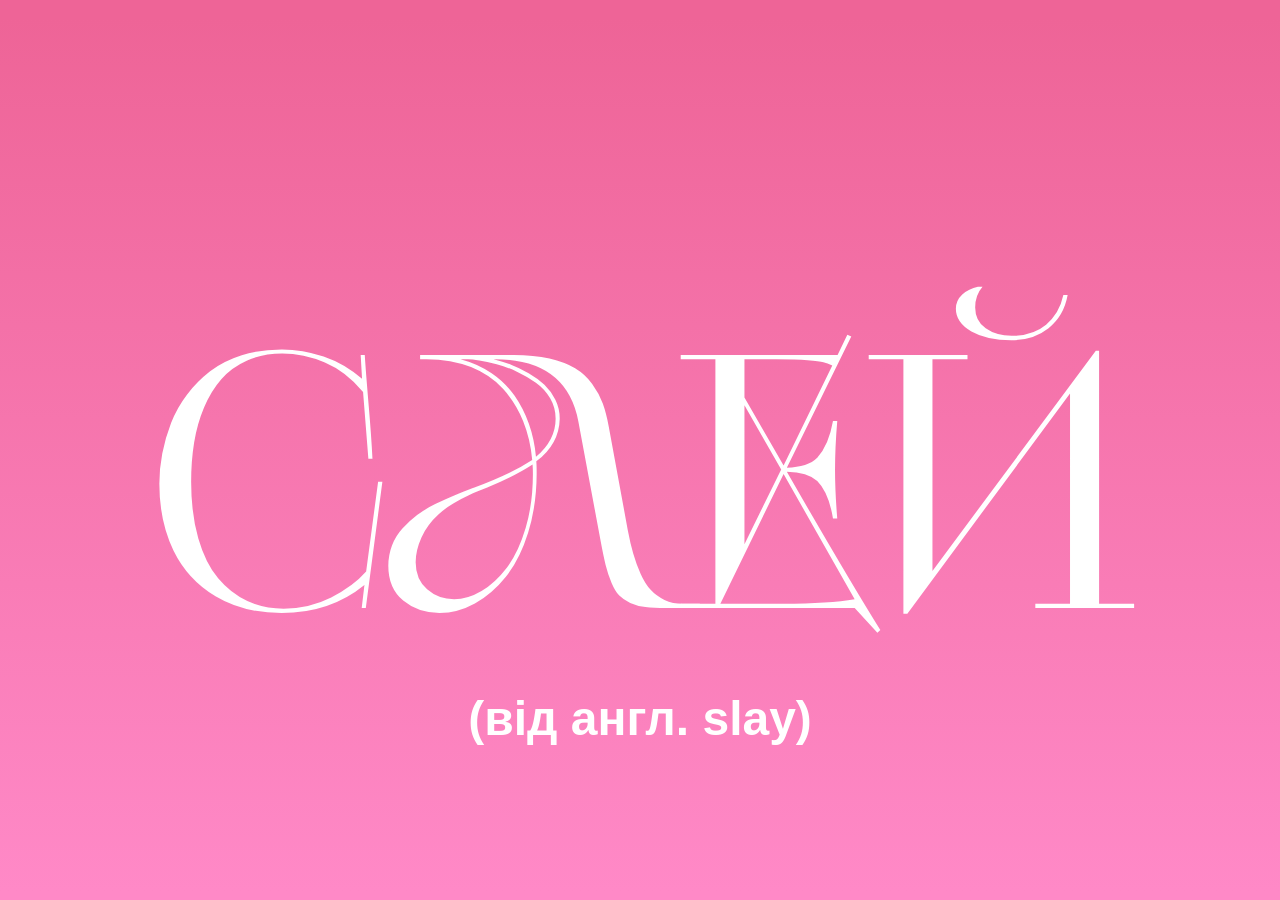
==== index.html @ d7252f5b "first commit" ====
<!DOCTYPE html>
<html lang="uk">
<head>
    <meta charset="UTF-8">
    <meta name="viewport" content="width=device-width, initial-scale=1.0">
    <title>слей</title>

    <link rel="stylesheet" href="css/fonts.css">
    <link rel="stylesheet" href="css/normalize.css">
    <link rel="stylesheet" href="css/layout.css">
    <link rel="stylesheet" href="css/style.css">
</head>
<body id="top">
    <nav>

    </nav>
    <header>
        <div class="inside">
        <div class="row">
        </div>
    </header>
    <section id="s1">
        <div class="inside">
            <div class="col upper"><h1>слей</h1></div>
            <h2>(від англ. slay)</h2>

        </div>
    </section>
    <section id="s2">
        <div class="inside">

        </div>
    </section>
    <section id="s3">
        <div class="inside">

        </div>
    </section>
    <footer></footer>

</body>
</html>
---- css/fonts.css ----
@font-face {
    font-family: 'Kudry Weird Headline';
    src: url('../fonts/Kudry-WeirdHeadline.eot');
    src: url('../fonts/Kudry-WeirdHeadline.eot?#iefix') format('embedded-opentype'),
        url('../fonts/Kudry-WeirdHeadline.woff2') format('woff2'),
        url('../fonts/Kudry-WeirdHeadline.woff') format('woff'),
        url('../fonts/Kudry-WeirdHeadline.svg#Kudry-WeirdHeadline') format('svg');
    font-weight: 300;
    font-style: normal;
    font-display: swap;
}
---- css/layout.css ----
:root {
  --txt-color-01: #8F0034; /* Колір основного тексту */
    --txt-color-02: #EE6497; /* Колір тексту зноски */
    --header-color: #EE6497; /* Колір заголовків */
    --header-color-02: #FFFFFF; /* Колір заголовків 2 */
      --button-color: #FFFFFF; /* Колір кнопок-покликань */
      --button-hover: #FFEF61; /* Колір при наведенні */
      --bg-color-01: #EE6497; /* Колір фону 1 */
      --bg-color-02: #FF89C7; /* Колір фону 2 */
      --bg-color-03: #FFFFFF; /* Колір фону 3 */
      --bg-color-04: #FFD6EB; /* Колір фону 4 */
       --mob-padding: 28px; /* Відступи від контенту на смартфонах */
             --max-width: 1600px;
}

html {
    height: 100%;
    color: #8F0034;
}
body {
    font-family: "Kyiv*Type Sans", sans-serif;
    font-optical-sizing: auto;
    font-weight: 400;
    font-size: 16px; /* розмір основного тексту */
    line-height: 1.1; /* міжрядковий інтервал */
    font-style: normal;
    color: var(--header-color-02);
    background: linear-gradient(180deg, #ee6497 2%, #ff89c7 99%); 
}

em, i, .Regular2 {
    font-style: normal;
}

.button {
   font-family: "Kyiv*Type Sans", sans-serif;
   font-optical-sizing: auto;
   font-weight: 100;
   font-size: 25px;
}

h1 {
font-family: 'Kudry Weird Headline';
font-weight: 350;
font-style: normal;
}

.upper {
    text-transform: uppercase;
}

h2, h3, h4, h5, h6 {
    font-family: "Mak", sans-serif;
    font-weight: 900;
    font-style: normal;
    text-align: center;
}

h1 { font-size: 21.875rem;}
h2 { font-size: 3rem; }
h3 { font-size: 1.35rem; }
---- css/style.css ----
#s1 h1 {
  text-align: center;
  margin-top: 308px;
}
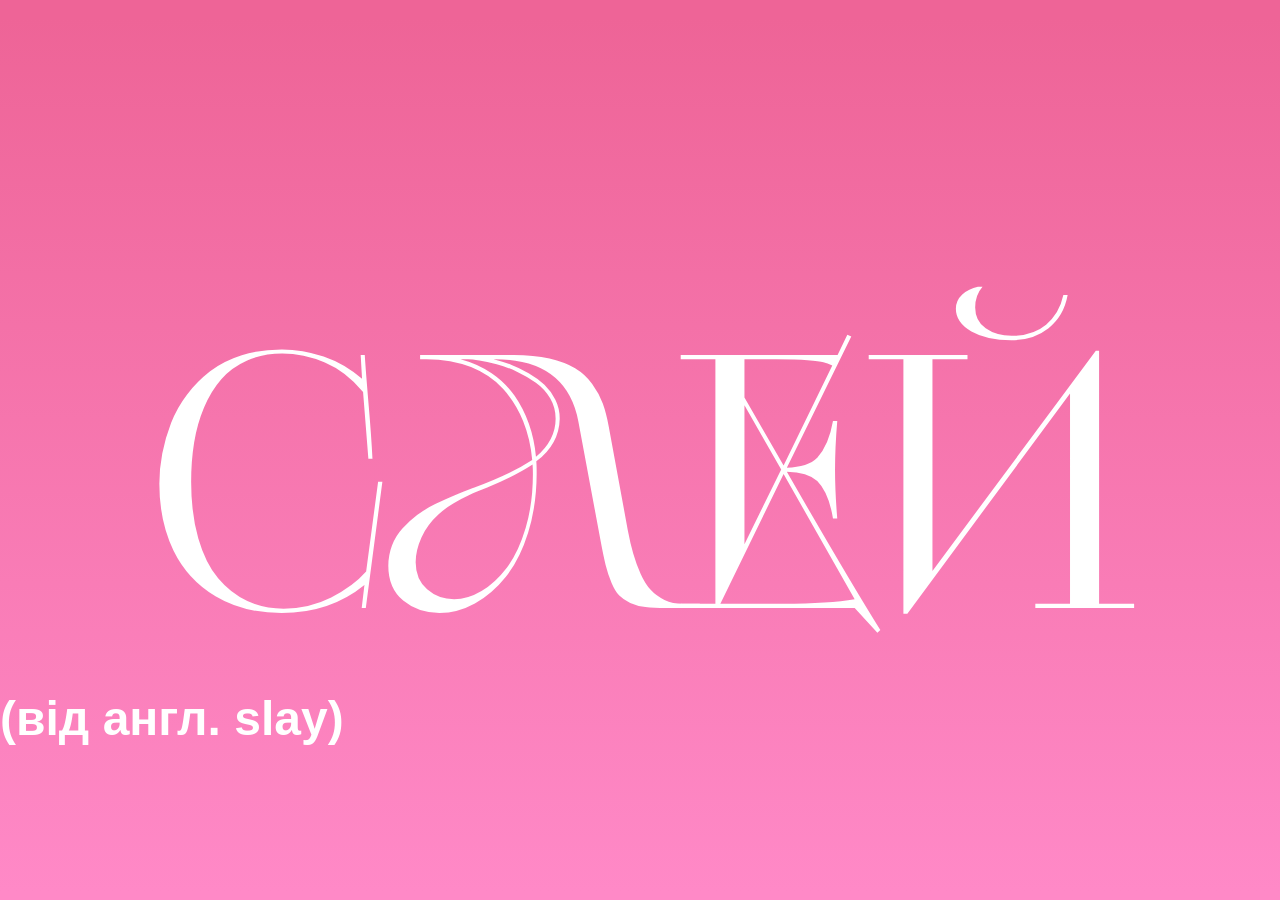
==== commit 5662b7a6: "підзаголовок ліворуч" ====
--- a/index.html
+++ b/index.html
@@ -16,6 +16,8 @@
     </nav>
     <header>
         <div class="inside">
+            <div class="row">
+                
         <div class="row">
         </div>
     </header>
--- a/css/fonts.css
+++ b/css/fonts.css
@@ -9,3 +9,26 @@
     font-style: normal;
     font-display: swap;
 }
+
+/* Webfont: Mak-Light */@font-face {
+    font-family: 'MakLight';
+    src: url('../fonts/MAK.eot'); /* IE9 Compat Modes */
+    src: url('../fonts/MAK.eot?#iefix') format('embedded-opentype'), /* IE6-IE8 */
+         url('../fonts/MAK.woff') format('woff'), /* Modern Browsers */
+         url('../fonts/MAK.ttf') format('truetype'); /* Safari, Android, iOS */
+             font-style: normal;
+    font-weight: normal;
+    text-rendering: optimizeLegibility;
+}
+
+/* Webfont: Mak-Bold */@font-face {
+    font-family: 'Mak';
+    src: url('../fonts/MAK-bold.eot'); /* IE9 Compat Modes */
+    src: url('../fonts/MAK-bold.eot?#iefix') format('embedded-opentype'), /* IE6-IE8 */
+         url('../fonts/MAK-bold.woff') format('woff'), /* Modern Browsers */
+         url('../fonts/MAK-bold.ttf') format('truetype'); /* Safari, Android, iOS */
+             font-style: normal;
+    font-weight: bold;
+    text-rendering: optimizeLegibility;
+}
+
--- a/css/layout.css
+++ b/css/layout.css
@@ -53,7 +53,7 @@
     font-family: "Mak", sans-serif;
     font-weight: 900;
     font-style: normal;
-    text-align: center;
+    text-align: left;
 }
 
 h1 { font-size: 21.875rem;}
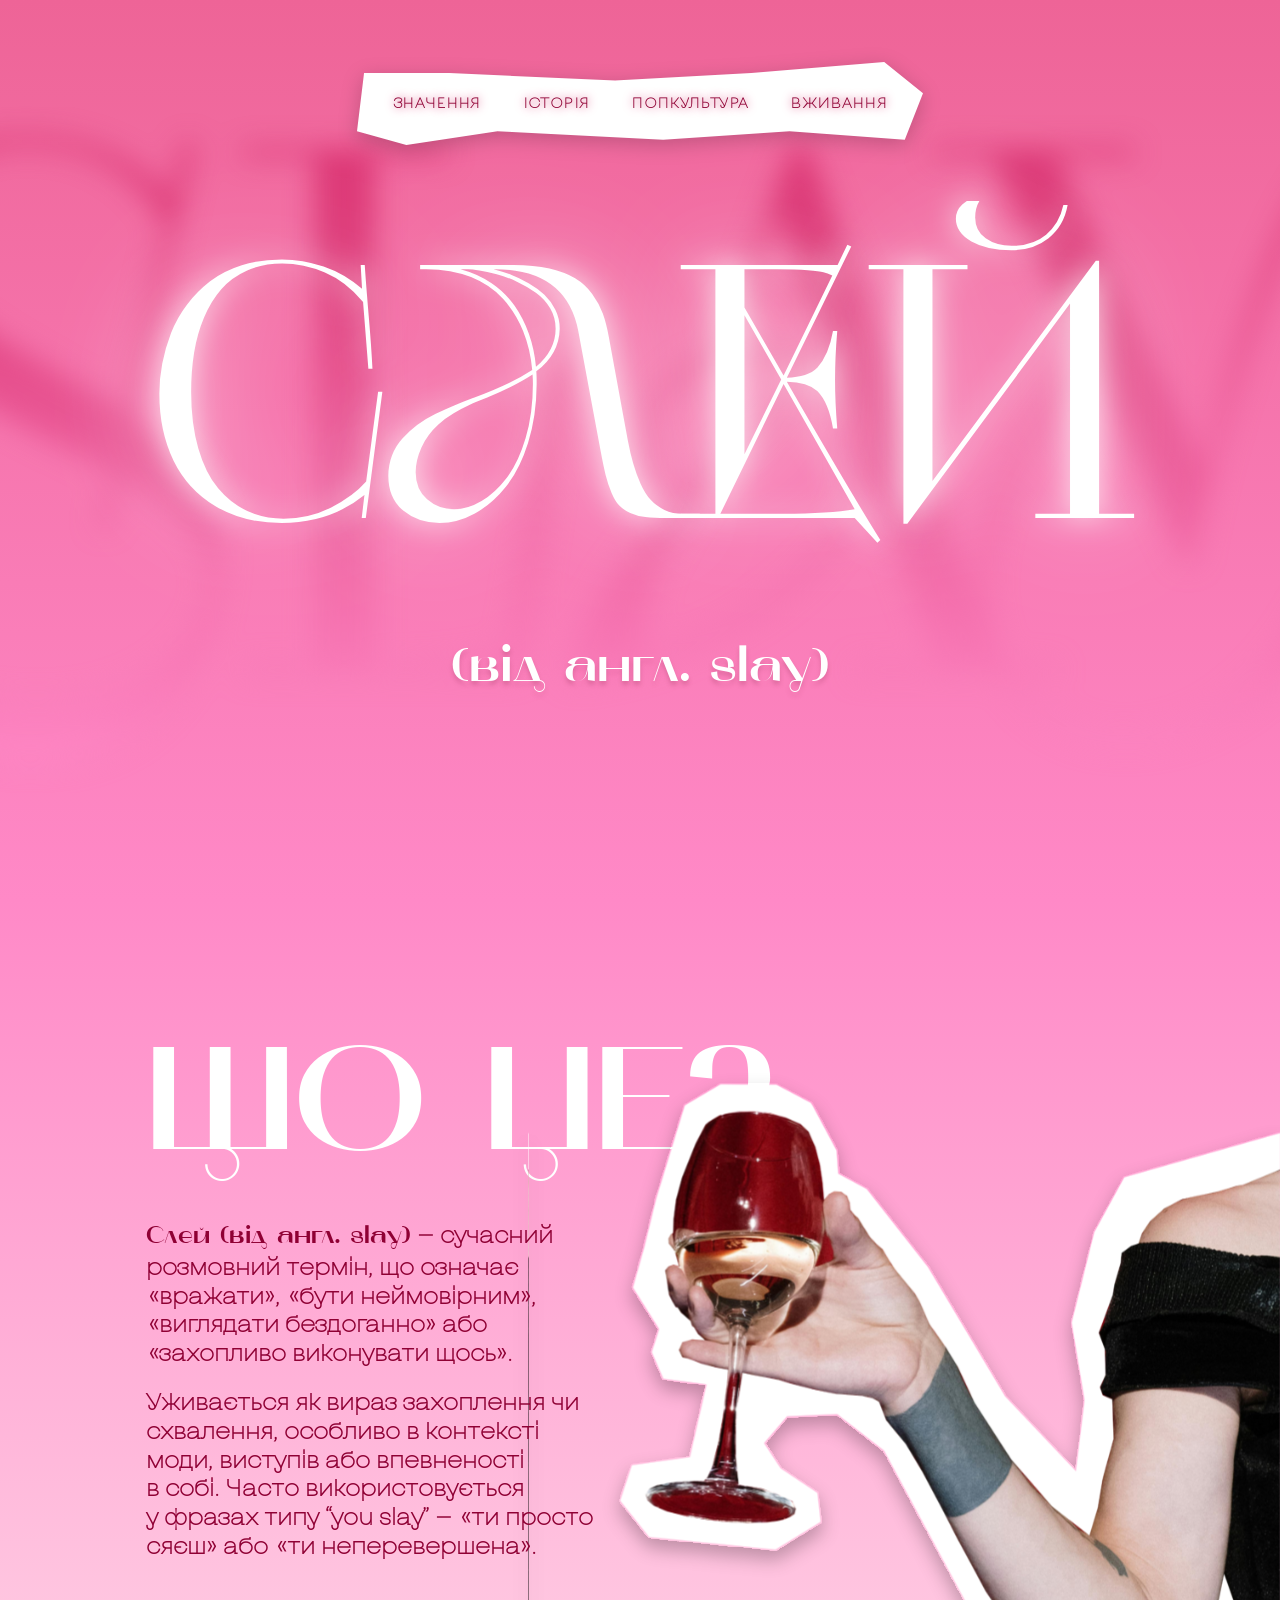
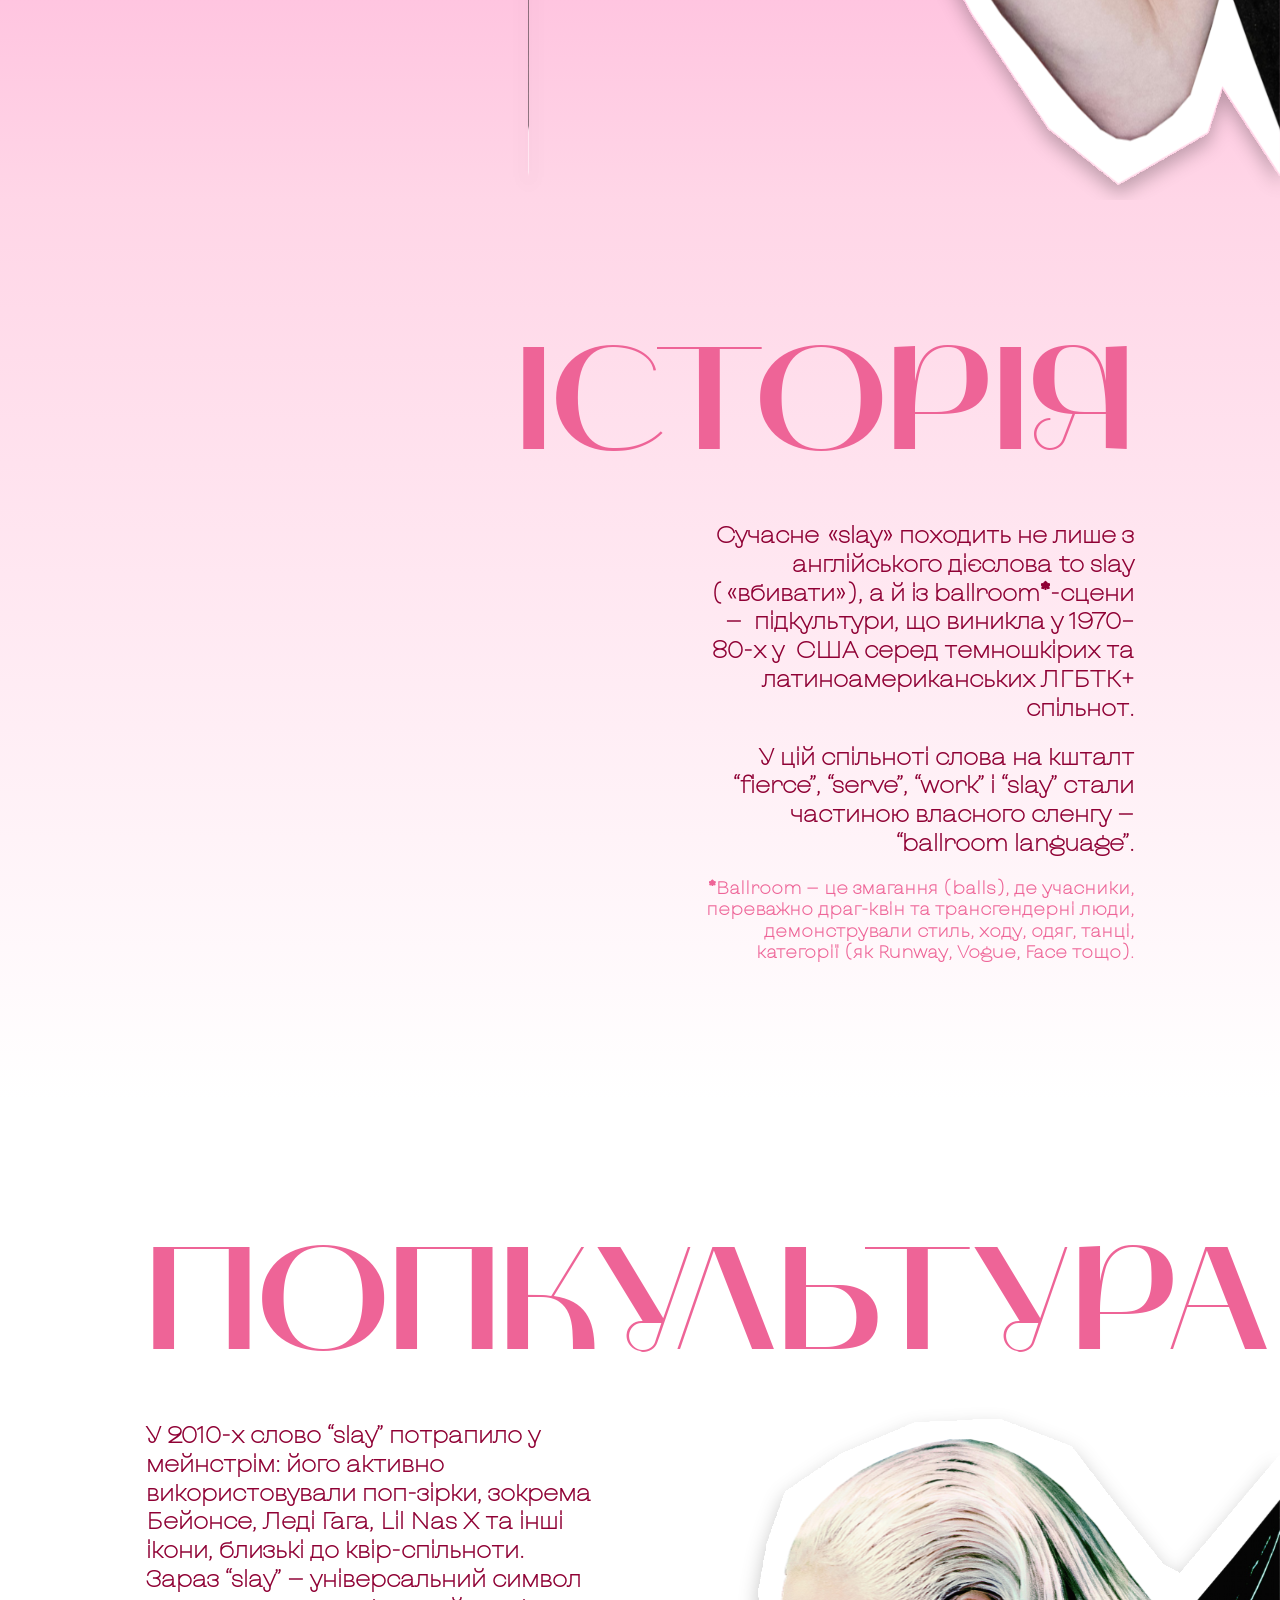
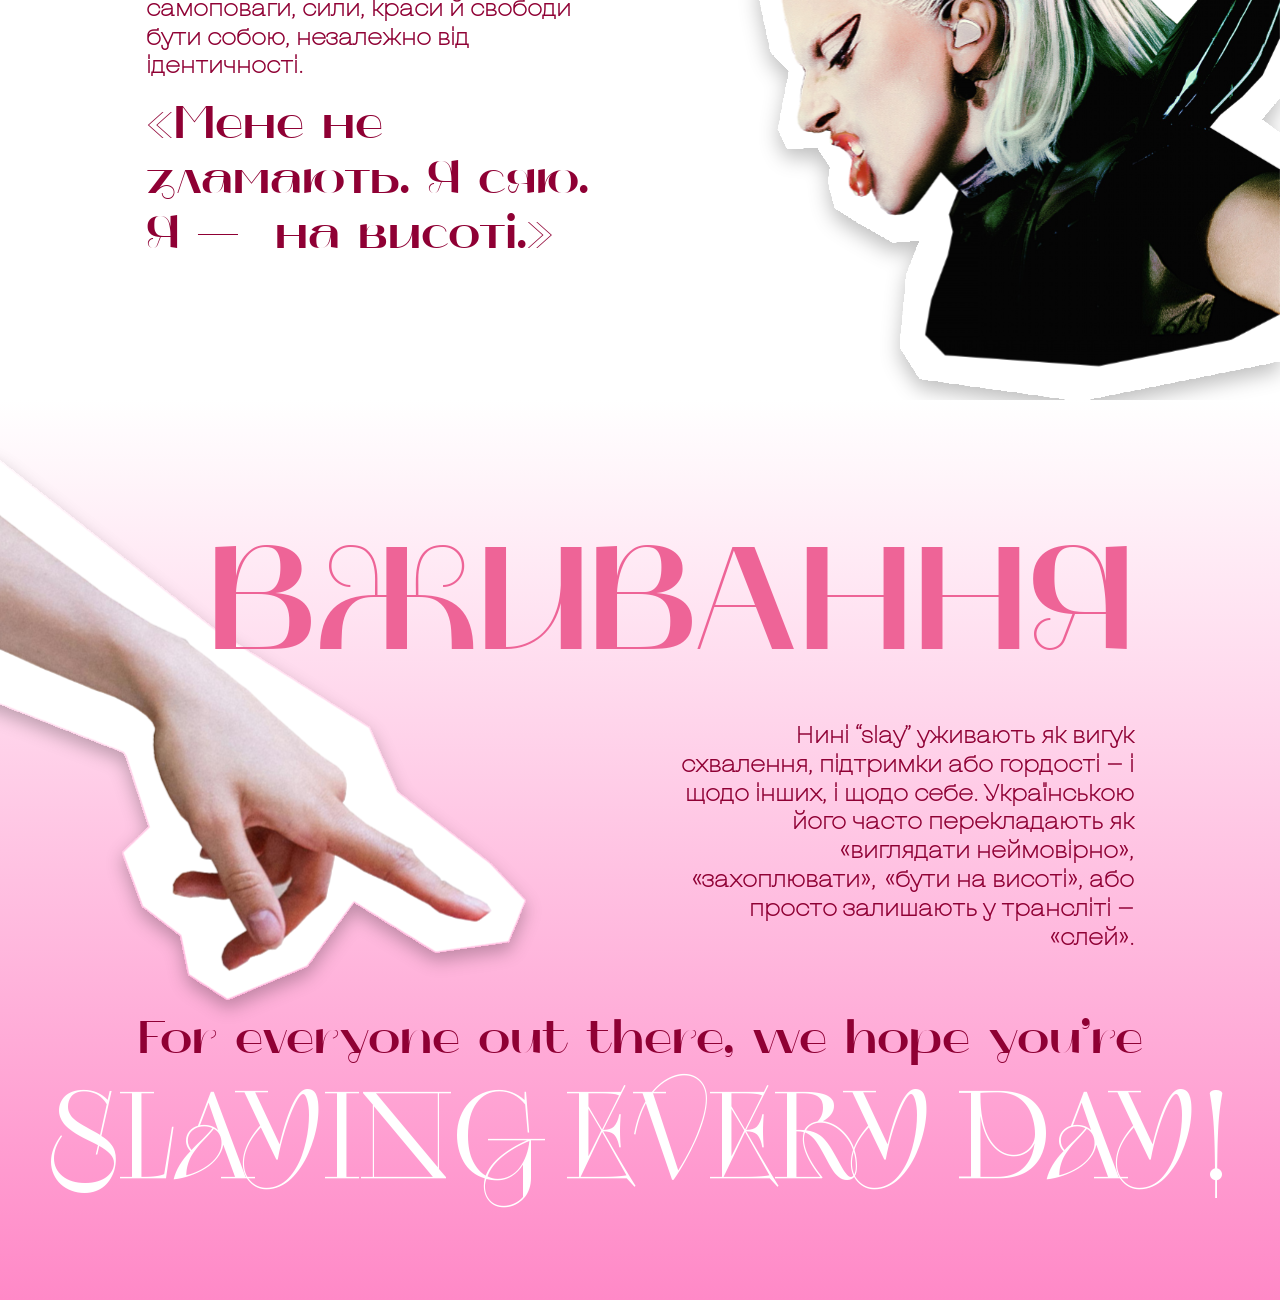
==== commit 442acbc7: "Оновила дизайн та текст" ====
--- a/index.html
+++ b/index.html
@@ -1,5 +1,6 @@
 <!DOCTYPE html>
 <html lang="uk">
+
 <head>
     <meta charset="UTF-8">
     <meta name="viewport" content="width=device-width, initial-scale=1.0">
@@ -9,36 +10,107 @@
     <link rel="stylesheet" href="css/normalize.css">
     <link rel="stylesheet" href="css/layout.css">
     <link rel="stylesheet" href="css/style.css">
+    <link rel="stylesheet" href="css/nav.css">
+    <link rel="stylesheet" href="css/burger.css">
 </head>
+
 <body id="top">
     <nav>
+        <div class="navbar">
+            <div class="navigation">
+                <button class="nav-icon">
+                    <span></span>
+                    <span></span>
+                    <span></span>
+                    <span></span>
+                </button>
+                <ul class="level_1">
+                    <li><a class="nav-link" href="#s2">значення</a></li>
+                    <li><a class="nav-link" href="#s3">історія</a></li>
+                    <li><a class="nav-link" href="#s4">попкультура</a></li>
+                    <li><a class="nav-link" href="#s5">вживання</a></li>
+                </ul>
+            </div>
+        </div>
+    </nav>
 
-    </nav>
     <header>
-        <div class="inside">
-            <div class="row">
-                
-        <div class="row">
+        <div class="inside_left">
         </div>
     </header>
     <section id="s1">
-        <div class="inside">
-            <div class="col upper"><h1>слей</h1></div>
-            <h2>(від англ. slay)</h2>
+        <img src="img/SLAY.svg" class="back-svg" alt="">
+        <h1>слей</h1>
+        <h2>(від англ. slay)</h2>
+    </section>
 
-        </div>
-    </section>
     <section id="s2">
-        <div class="inside">
-
+        <div class="inside_left">
+            <h6>що це?</h6>
+            <p><span class="highlight">Слей (від англ. slay)</span>&nbsp;— сучасний розмовний термін, що означає
+                «вражати», «бути неймовірним», «виглядати бездоганно» або «захопливо виконувати щось».
+            </p>
+            <p>
+                Уживається як вираз захоплення чи схвалення, особливо в&nbsp;контексті моди, виступів або впевненості
+                в&nbsp;собі. Часто використовується у&nbsp;фразах типу “you slay”&nbsp;— «ти просто сяєш» або «ти
+                неперевершена».
+            </p>
+            <img src="img/picture 1 block.svg" class="img1" alt="picture_1">
         </div>
     </section>
     <section id="s3">
-        <div class="inside">
-
+        <div class="inside_right">
+            <h4>історія</h4>
+            <p>
+                Сучасне «slay» походить не лише
+                з англійського дієслова to slay («вбивати»),
+                а&nbsp;й&nbsp;із ballroom*-сцени &nbsp;—&nbsp; підкультури, що виникла у&nbsp;1970–80-х&nbsp;у&nbsp;
+                США серед темношкірих та латиноамериканських ЛГБТК+ спільнот.
+            </p>
+            <p>
+                У цій спільноті слова на кшталт “fierce”, “serve”, “work” і “slay” стали частиною власного сленгу —
+                “ballroom language”.
+            </p>
+            <p><span class="note">*Ballroom — це змагання (balls), де учасники, переважно
+                    драг-квін та трансгендерні люди, демонстрували
+                    стиль, ходу, одяг, танці, категорії
+                    (як Runway, Vogue, Face тощо).</span></p>
         </div>
+    </section>
+    <section id="s4">
+        <div class="inside_left">
+            <h4>попкультура</h4>
+            <p>
+                У 2010-х слово “slay” потрапило у мейнстрім: його активно використовували поп-зірки, зокрема Бейонсе,
+                Леді Гага, Lil Nas X та інші ікони, близькі до квір-спільноти.
+                Зараз “slay” — універсальний символ самоповаги, сили, краси й&nbsp;свободи бути собою, незалежно від
+                ідентичності.
+            </p>
+            <p><span class="quote_small">«Мене не зламають.
+                    Я&nbsp;сяю. Я&nbsp;—&nbsp; на висоті.»</span></p>
+            <img src="img/picture 3 block.svg" class="img3" alt="picture_3">
+        </div>
+    </section>
+    <section id="s5">
+        <div class="inside_right">
+            <h4>вживання</h4>
+            <p>Нині “slay” уживають як вигук схвалення, підтримки або гордості — і щодо
+                інших, і щодо себе. Українською його часто перекладають як «виглядати неймовірно», «захоплювати», «бути
+                на висоті», або просто
+                залишають у трансліті — «слей».</p>
+        </div>
+                <div class="quotes"
+                <p><span class="quote_small">For everyone out there, we hope you’re </span><span class="quote_big">slaying
+                every day!</span></p>
+                </div>
+                    <img src="img/picture 4 block.svg" class="img4" alt="picture_1">
+                </div>
     </section>
     <footer></footer>
 
+    <!-- Scripts in project -->
+    <script src="js/nav.js"></script>
+    <!-- End of Scripts in project -->
 </body>
+
 </html>
--- a/css/fonts.css
+++ b/css/fonts.css
@@ -5,13 +5,13 @@
         url('../fonts/Kudry-WeirdHeadline.woff2') format('woff2'),
         url('../fonts/Kudry-WeirdHeadline.woff') format('woff'),
         url('../fonts/Kudry-WeirdHeadline.svg#Kudry-WeirdHeadline') format('svg');
-    font-weight: 300;
+    font-weight: normal;
     font-style: normal;
     font-display: swap;
 }
 
 /* Webfont: Mak-Light */@font-face {
-    font-family: 'MakLight';
+    font-family: 'Mak';
     src: url('../fonts/MAK.eot'); /* IE9 Compat Modes */
     src: url('../fonts/MAK.eot?#iefix') format('embedded-opentype'), /* IE6-IE8 */
          url('../fonts/MAK.woff') format('woff'), /* Modern Browsers */
@@ -32,3 +32,38 @@
     text-rendering: optimizeLegibility;
 }
 
+@font-face {
+    font-family: 'KyivType_Sans';
+    src: url('../fonts/KyivTypeSans.eot');
+    src: url('../fonts/KyivTypeSans.eot?#iefix') format('embedded-opentype'),
+        url('../fonts/KyivTypeSans.woff2') format('woff2'),
+        url('../fonts/KyivTypeSans.woff') format('woff'),
+        url('../fonts/KyivTypeSans.svg#Kyiv*TypeSans') format('svg');
+    font-weight: normal;
+    font-style: normal;
+    font-display: swap;
+}
+
+@font-face {
+    font-family: 'KyivType_Serif';
+    src: url('../fonts/KyivTypeSerif.eot');
+    src: url('../fonts/KyivTypeSerif.eot?#iefix') format('embedded-opentype'),
+        url('../fonts/KyivTypeSerif.woff2') format('woff2'),
+        url('../fonts/KyivTypeSerif.woff') format('woff'),
+        url('../fonts/KyivTypeSerif.svg#Kyiv*TypeSerif') format('svg');
+    font-weight: normal;
+    font-style: normal;
+    font-display: swap;
+}
+
+@font-face {
+    font-family: 'KyivType_Titling';
+    src: url('../fonts/KyivTypeTitling.eot');
+    src: url('../fonts/KyivTypeTitling.eot?#iefix') format('embedded-opentype'),
+        url('../fonts/KyivTypeTitling.woff2') format('woff2'),
+        url('../fonts/KyivTypeTitling.woff') format('woff'),
+        url('../fonts/KyivTypeTitling.svg#Kyiv*TypeTitling') format('svg');
+    font-weight: normal;
+    font-style: normal;
+    font-display: swap;
+}
--- a/css/layout.css
+++ b/css/layout.css
@@ -9,6 +9,8 @@
       --bg-color-02: #FF89C7; /* Колір фону 2 */
       --bg-color-03: #FFFFFF; /* Колір фону 3 */
       --bg-color-04: #FFD6EB; /* Колір фону 4 */
+      --bg-nav-1: #fff; 
+      --nav-color-1: #8F0034;
        --mob-padding: 28px; /* Відступи від контенту на смартфонах */
              --max-width: 1600px;
 }
@@ -16,54 +18,94 @@
 html {
     height: 100%;
     color: #8F0034;
+    scroll-behavior: smooth;
 }
 body {
-    font-family: "Kyiv*Type Sans", sans-serif;
+
+    font-family: "KyivType_Sans", sans-serif;
     font-optical-sizing: auto;
-    font-weight: 400;
-    font-size: 16px; /* розмір основного тексту */
-    line-height: 1.1; /* міжрядковий інтервал */
+    font-weight: bolder;
+    font-size: 24px; /* розмір основного тексту */
+    line-height: 1.2; /* міжрядковий інтервал */
     font-style: normal;
-    color: var(--header-color-02);
-    background: linear-gradient(180deg, #ee6497 2%, #ff89c7 99%); 
-}
-
-em, i, .Regular2 {
-    font-style: normal;
-}
-
-.button {
-   font-family: "Kyiv*Type Sans", sans-serif;
-   font-optical-sizing: auto;
-   font-weight: 100;
-   font-size: 25px;
+    color: var(#8F0034);
 }
 
 h1 {
 font-family: 'Kudry Weird Headline';
 font-weight: 350;
 font-style: normal;
+text-transform: uppercase;
 }
 
 .upper {
     text-transform: uppercase;
 }
 
-h2, h3, h4, h5, h6 {
+.highlight {
+    font-family: "Mak", sans-serif;
+    font-weight: bolder;
+}
+.note {
+    color: #EE6497;
+    -webkit-font-smoothing: antialiased;
+    font-family: "KyivType_Sans", sans-serif;
+    font-size: 18px;
+
+}
+
+.quote_small {
+    font-family: "Mak", sans-serif;
+    font-style: normal;
+    font-size: 46px;
+
+} 
+
+.quote_big {
+    font-family: 'Kudry Weird Headline';
+    font-size: 120px;
+    font-style: normal;
+    font-weight: normal;
+    text-transform: uppercase;
+    color:#FFFFFF;
+}
+.quotes {
+    text-align: center;
+    display: flex;
+    flex-direction: column;
+    gap: 0px;
+    margin-top: 5%;
+}
+
+h2, h3, h5 {
     font-family: "Mak", sans-serif;
     font-weight: 900;
     font-style: normal;
-    text-align: left;
+    text-align: center;
+}
+
+h4 {
+    margin-top: 11%;
+    font-family: "Mak", sans-serif;
+    font-weight: 900;
+    font-style: normal;
+    text-align: flex;
+    text-transform: uppercase;
+    color: #EE6497;
+}
+
+h6 {
+    margin-top: 11%;
+font-family: "Mak", sans-serif;
+    font-weight: 900;
+    font-style: normal;
+    text-align: flex;
+    text-transform: uppercase;
+    color:#FFFFFF;
 }
 
 h1 { font-size: 21.875rem;}
 h2 { font-size: 3rem; }
 h3 { font-size: 1.35rem; }
-
-
-
-
-
-
-
-
+h4 { font-size: 9.125rem; }
+h6 { font-size: 9.125rem; }
--- a/css/style.css
+++ b/css/style.css
@@ -1,4 +1,205 @@
-#s1 h1 {
-  text-align: center;
-  margin-top: 308px;
+.navbar {
+  position: fixed; /* щоб була зверху */
+  top: 25px;
+  width: 100%;
+  display: flex;
+  justify-content: center;
+  padding: 20px;
+  margin: 0;
+  background: none;
+  z-index: 2000;
+}
+
+.level_1 {
+max-width: 1728px;
+width: auto;
+padding: 10px 20px;
+justify-content: space-between;
+align-items: flex-end;
+gap: 10px;
+  list-style: none;
+}
+
+#s1 {
+  position: relative;
+  min-height: 100vh;
+  
+  display: flex;
+  flex-direction: column;
+  justify-content: center;
+  align-items: center;
+
+  background: linear-gradient(180deg, #ee6497 0%, #ff89c7 100%);
+  overflow: hidden;
+}
+
+.inside_left {
+  position: relative;
+  z-index: 2;
+  display: flex;
+  flex-direction: column;
+  justify-content: left;
+  padding-left: 146px;
+  gap: 20px;
+  
+}
+
+.inside_right {
+  position: relative;
+  z-index: 2;
+
+  display: flex;
+  flex-direction: column;
+
+  justify-content: right;
+  align-items: flex-end;
+
+  padding-right: 146px;
+
+  gap: 20px;
+
+  text-align: right;
+}
+
+#s2 p {
+  max-width: 646px;
+  min-width: 440px;
+  position: relative;
+    z-index: 2;
+
+    width: 40%;
+
+    flex-direction: column;
+}
+
+#s3 p {
+  max-width: 646px;
+  min-width: 440px;
+  position: relative;
+    z-index: 2;
+
+    width: 40%;
+
+    display: flex;
+    flex-direction: column;
+    gap: 24px;
+}
+
+#s4 p {
+  max-width: 646px;
+  min-width: 440px;
+  position: relative;
+    z-index: 2;
+
+    width: 40%;
+
+    display: flex;
+    flex-direction: column;
+    gap: 24px;
+}
+
+#s5 p {
+  max-width: 646px;
+  min-width: 440px;
+  position: relative;
+    z-index: 2;
+
+    width: 40%;
+
+    display: flex;
+    flex-direction: column;
+    gap: 24px;
+}
+
+.back-svg {
+  position: absolute;
+  top: 50%;
+  left: 50%;
+  transform: translate(-50%, -50%);
+  max-width: 1662.31px;
+  pointer-events: none;
+  z-index: 0;
+}
+
+h1 {
+  background: linear-gradient(180deg, #fff, #fff, #fff);
+  background-clip: text;
+  -webkit-text-fill-color: transparent;
+
+  text-shadow:
+    0px 0px 30px rgba(255, 255, 255, 0.75), 0px 0px 100px rgba(255, 255, 255, 0.75);
+    position: relative;
+  z-index: 1;
+}
+h2 {
+  position: relative;
+  z-index: 3;
+  margin-top: 20px;
+  color: white;
+  text-shadow: 0px 4px 4px rgba(147, 47, 84, 0.25);
+}
+
+#s2 {
+position: relative;
+  min-height: 100vh;
+  align-items: center;
+  overflow: hidden;
+  justify-content: center;
+background: linear-gradient(180deg, #ff89c7 0%, #ffd6e7 100%);
+
+}
+
+#s3 {
+position: relative;
+  min-height: 100vh;
+  align-items: center;
+  overflow: hidden;
+background: linear-gradient(180deg, #ffd6e7 0%, #fff 100%);
+}
+
+#s4 {
+position: relative;
+  min-height: 100vh;
+  align-items: center;
+  overflow: hidden;
+background: #fff;
+}
+#s5 {
+  position: relative;
+  min-height: 100vh;
+  align-items: center;
+  overflow: hidden;
+background: linear-gradient(180deg, #fff 0%, #ff89c7 100%);
+}
+
+.img1 {
+  margin-top: 2%;
+    position: absolute;
+    right: 0;
+    top: 120px;
+    width: 770px;
+    height: auto;
+    display: block;
+    transform: translateZ(0);
+}
+
+.img3 {
+  margin-top: 2%;
+    position: absolute;
+    right: 0;
+    top: 250px;
+    width: 600px;
+    height: auto;
+    display: block;
+    transform: translateZ(0);
+}
+.img4 {
+  margin-top: 2%;
+    position: absolute;
+    left: 0;
+    top: 0px;
+    width: 600px;
+    height: auto;
+    display: block;
+    transform: translateZ(0);
 }
--- a/css/nav.css
+++ b/css/nav.css
@@ -0,0 +1,190 @@
+nav {
+    /* background: var(--bg-nav-1); */
+    background: transparent; /* Колір фону навігаційної панелі 1 */
+    background-repeat: no-repeat;
+    background-position: bottom;
+    /* position: relative; */
+    position: fixed;
+    width: 100%;
+    z-index: 95;
+}
+
+nav.topfixed {
+    position: fixed;
+}
+
+nav .navigation,
+nav.topfixed .navigation {
+    background-image: url('../img/background_navbar.svg');
+    height: 100px;
+    background-repeat: no-repeat;
+    background-position: center;
+    background-size: 100%;
+    filter: drop-shadow(0px 5px 10px rgb(0 0 0 / 0.2))
+}
+
+nav.topfixed::before {
+    transform: none;
+}
+
+.navbar {
+    display: flex;
+    justify-content: center;     /* Схема вирівнювання лого та меню (desktop) по основній осі (main axis) */
+    align-items: center;                /* Схема вирівнювання лого та меню (desktop) по додатковій осі (cross axis) */
+    margin-left: auto;                  /* Центрування блоку всередині nav по-горизонталі */
+    margin-right: auto;                 /* Центрування блоку всередині nav по-горизонталі */
+    max-width: var(--max-width);        /* Ширина .nav-inside не більше 1280px */
+    padding: var(--mob-padding);        /* Внутрішні відступи */
+    position: relative;
+    transition: all .3s ease-in-out;
+}
+
+.topfixed .navbar {
+    justify-content: center;     /* Схема вирівнювання лого та меню (desktop) по основній осі (main axis) після прокрутки */
+    padding-top: 12px;      /* Внутрішні відступи після прокрутки */
+    padding-bottom: 12px;   /* Внутрішні відступи після прокрутки */
+}
+
+.topfixed .logo {
+    transform: scale(.8);
+    opacity: 1;
+    display: flex;
+}
+
+.logo img {
+    margin-right: 15px;
+}
+
+.logo span {
+    color: var(--logo-color-1);
+    font-size: .8rem; /* 0.85 * font-size body */
+    line-height: 1.4;
+    letter-spacing: .035em;
+    /* font-weight: 600; */
+    text-transform: uppercase;
+    max-width: 80px;
+}
+
+nav .navbar {
+    overflow: visible;
+}
+
+.nav-icon {
+    display: none;
+    z-index: 99;
+}
+
+.navigation a {
+    display: block;
+    color: var(--nav-color-1);  /* Основний колір меню */
+    font-size: .9rem;           /* Розмір тексту меню */
+    /* font-weight: 840;  */     /* Накреслення тексту меню */
+    letter-spacing: .025em;
+    padding: 31px 0;
+    margin-left: 16px;
+    margin-right: 16px;
+    text-decoration: none;
+    position: relative;
+    transition: all .3s ease;
+}
+
+.navigation a:hover {
+    color: var(--bg-color-01); /* Основний колір меню (hover) */
+}
+
+.topfixed .navigation a:hover {
+    color: var(--bg-color-01); /* Колір меню (hover) після прокрутки */
+}
+
+.topfixed .navigation a:active {
+    color: #000000;
+}
+
+.navigation ul {
+    list-style: none;
+    display: flex;
+    justify-content: flex-end;
+}
+
+.navigation li {
+    display: inline-block;
+    vertical-align: middle;
+}
+
+a:hover, a:focus, a:active {
+    text-decoration: none;
+}
+
+.overlay {
+    background-color: #333;
+    opacity:.3;
+    position: absolute;
+    left:0; top:0;
+    width:100dvw;
+    height:100dvh;
+}
+
+@media screen and (max-width: 767px) {
+
+    .navbar {
+        justify-content: space-between;
+    }
+
+    .navigation ul {
+        background-color: var(--bg-nav-2);
+        display: flex;
+        flex-direction: column;
+        visibility: visible;
+        justify-content: flex-start;
+        align-items: flex-start;
+        width: 70vw; /* 70% from Viewport width */
+        height: 100dvh; /* 100% Dynamic viewport height */
+        position: absolute;
+        right: 0;
+        top: 0;
+        padding-top: 80px;
+        transform: translateY(-100%);
+        transition: transform .35s ease;
+    }
+
+    .open .navigation ul {
+        transform: translateY(0);
+    }
+
+    .open ul li {
+        /* display: block; */
+        width: 100%;
+        border-bottom: 1px solid #444;
+        margin-left: 0;
+    }
+
+    .open ul a {
+        color: var(--nav-color-3);  /* Основний колір мобільного меню */
+        padding-top: 12px;
+        padding-bottom: 12px;
+    }
+
+    .open ul a:hover {
+        color: var();  /* Основний колір мобільного меню (hover) */
+    }
+}
+
+.nav-link {
+   font-optical-sizing: auto;
+   /* font-weight: 700; */
+   font-size: 1.2rem;
+   text-transform: uppercase;
+   text-decoration: none;
+   color: #FFFFFF;
+   text-shadow: 0 0 17.4px #CF185B;
+   text-shadow: 0 0 10px #CF185B;
+   transition: all 300ms ease;
+}
+
+.nav-link:hover {
+    color: #CF185B;
+}
+
+.nav-link:active {
+  color: #000000;
+}
--- a/css/burger.css
+++ b/css/burger.css
@@ -0,0 +1,90 @@
+.nav-icon {
+  background: transparent;
+  border: none;
+  outline: none;
+  display: none;
+  visibility: hidden;
+  width: var(--brg-width);   /* Ширина бургера */
+  height: var(--brg-height); /* Висота бургера */
+  position: relative;
+}
+
+.nav-icon span {
+  background-color: var(--nav-color-1);
+  display: block;
+  position: absolute;
+  left:0;
+  width: 100%;
+  height: var(--brg-weight);
+}
+
+.topfixed .nav-icon span {
+  background-color: var(--brg-color-1);
+}
+
+.nav-icon span {
+  opacity: 1;
+  left: 0;
+  -webkit-transform: rotate(0deg);
+  -moz-transform: rotate(0deg);
+  -o-transform: rotate(0deg);
+  transform: rotate(0deg);
+  -webkit-transition: .25s cubic-bezier(.47,.02,.53,.92);
+  -moz-transition: .25s cubic-bezier(.47,.02,.53,.92);
+  -o-transition: .25s cubic-bezier(.47,.02,.53,.92);
+  transition: .25s cubic-bezier(.47,.02,.53,.92);
+}
+
+.nav-icon.open span {
+  background: #fff;
+}
+
+.nav-icon span:nth-child(1) {
+  top: 0;
+}
+
+.nav-icon span:nth-child(2),
+.nav-icon span:nth-child(3) {
+  top: calc(50% - (var(--brg-weight)/2));
+  width: 100%;
+  right:0;
+  left:auto;
+}
+
+.nav-icon span:nth-child(4) {
+  bottom: 0;
+  width: 100%;
+}
+
+.nav-icon.open span:nth-child(1) {
+  bottom: 0;
+  width: 0;
+  left: 50%;
+}
+
+.nav-icon.open span:nth-child(2) {
+  -webkit-transform: rotate(45deg);
+  -moz-transform: rotate(45deg);
+  -o-transform: rotate(45deg);
+  transform: rotate(45deg);
+}
+
+.nav-icon.open span:nth-child(3) {
+  -webkit-transform: rotate(-45deg);
+  -moz-transform: rotate(-45deg);
+  -o-transform: rotate(-45deg);
+  transform: rotate(-45deg);
+}
+
+.nav-icon.open span:nth-child(4) {
+  bottom: 0;
+  width: 0;
+  left: 50%;
+}
+
+@media screen and (max-width: 767px) {
+  .nav-icon {
+      display:block;
+      visibility: visible;
+  }
+}
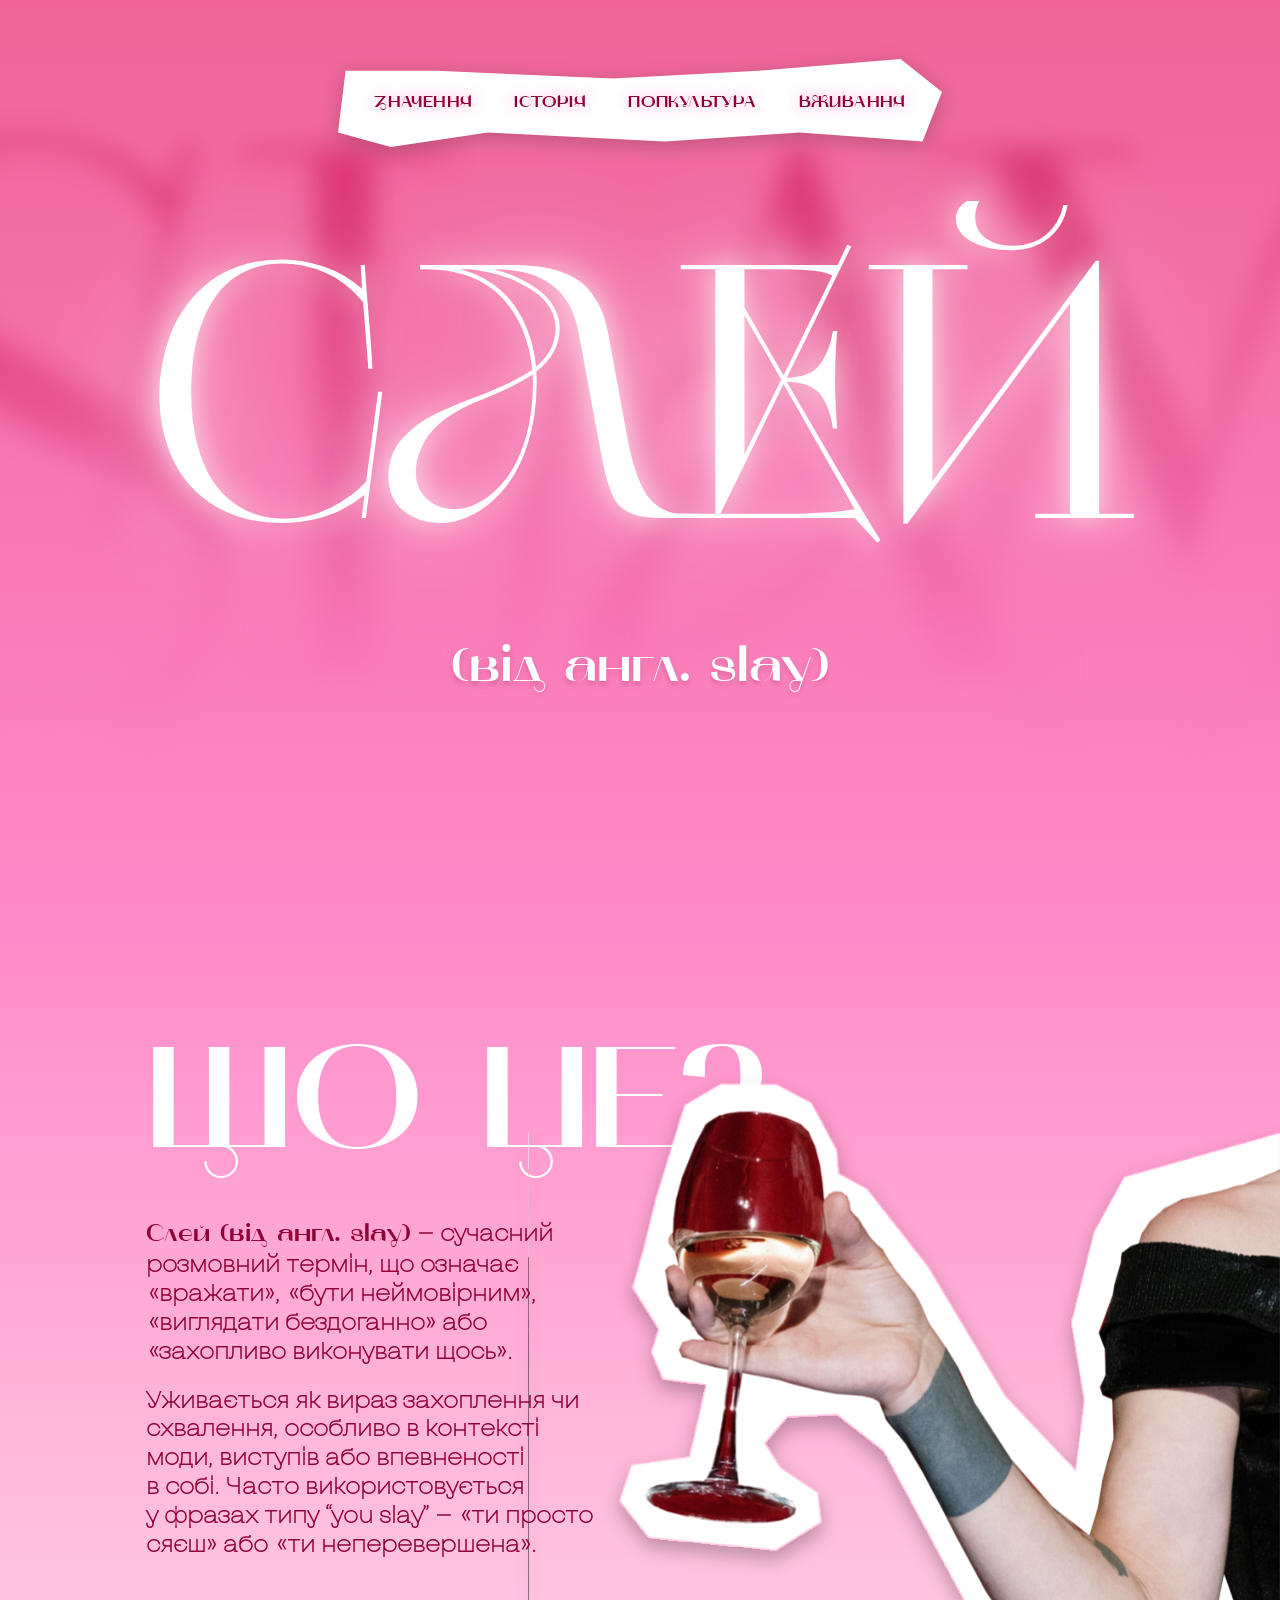
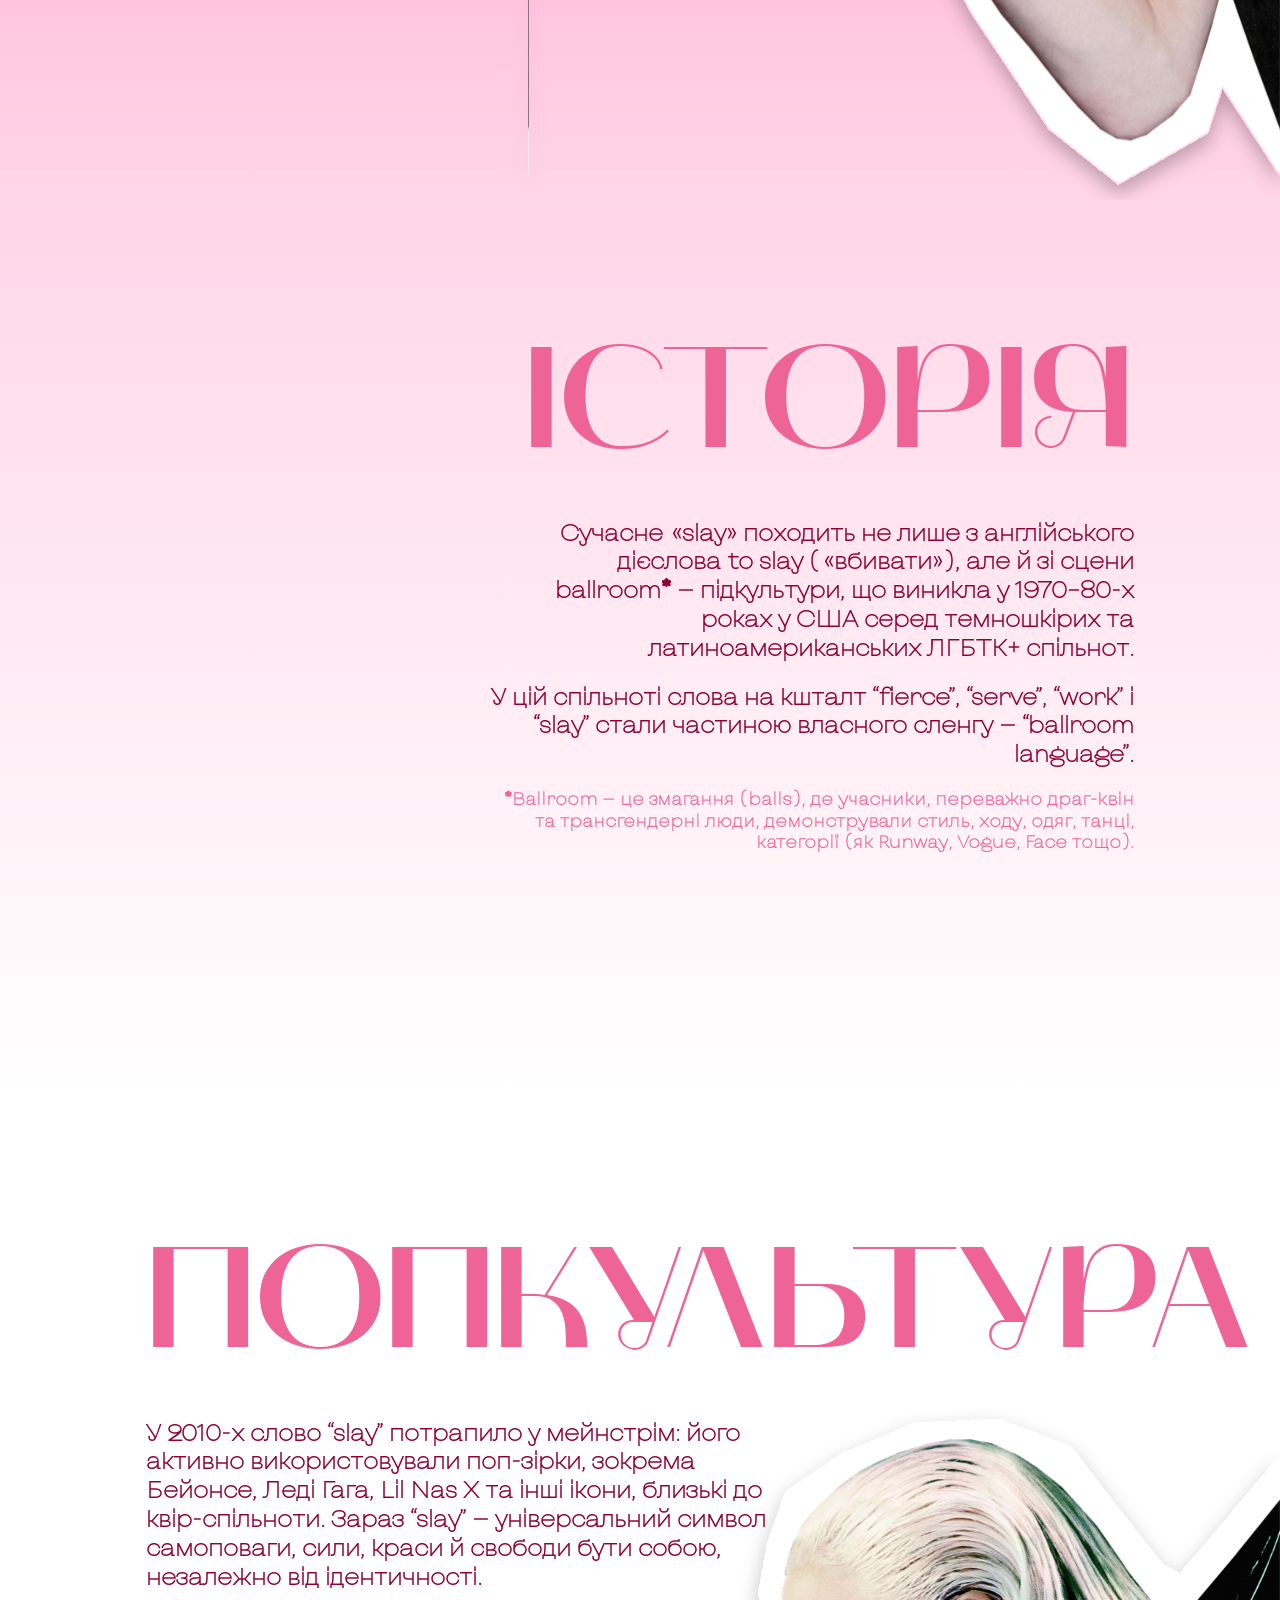
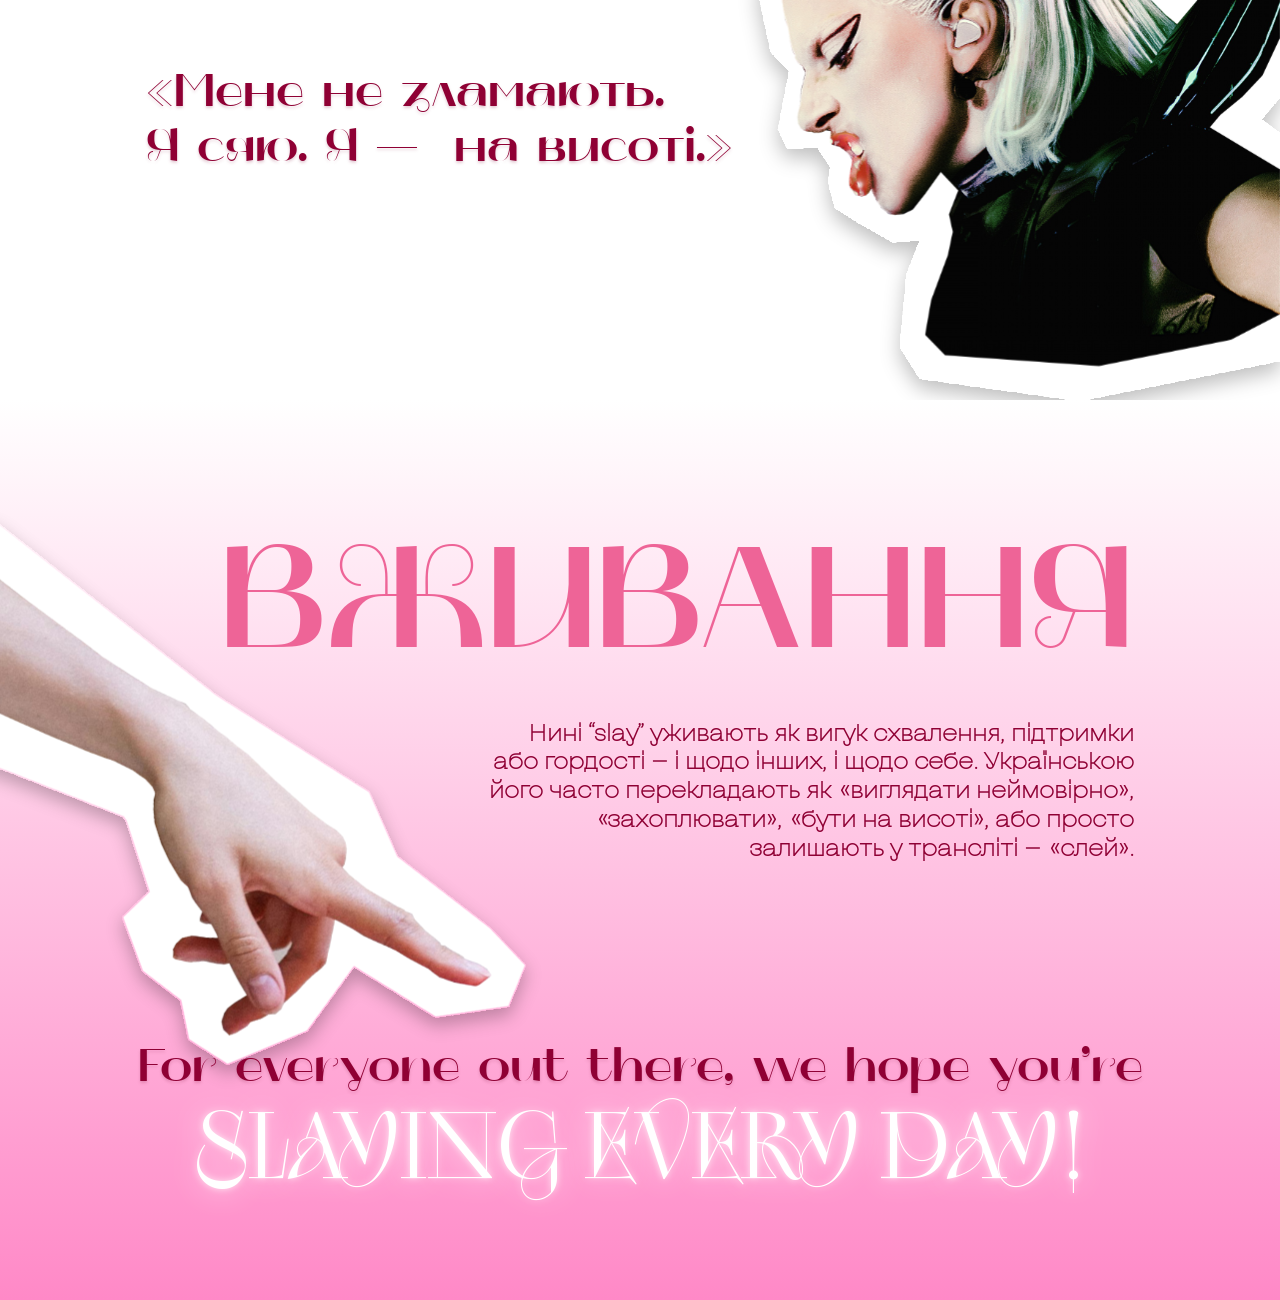
==== commit 437e6251: "фінальний варіант із анімацією" ====
--- a/index.html
+++ b/index.html
@@ -59,24 +59,31 @@
         </div>
     </section>
     <section id="s3">
-        <div class="inside_right">
-            <h4>історія</h4>
-            <p>
-                Сучасне «slay» походить не лише
-                з англійського дієслова to slay («вбивати»),
-                а&nbsp;й&nbsp;із ballroom*-сцени &nbsp;—&nbsp; підкультури, що виникла у&nbsp;1970–80-х&nbsp;у&nbsp;
-                США серед темношкірих та латиноамериканських ЛГБТК+ спільнот.
-            </p>
-            <p>
-                У цій спільноті слова на кшталт “fierce”, “serve”, “work” і “slay” стали частиною власного сленгу —
-                “ballroom language”.
-            </p>
-            <p><span class="note">*Ballroom — це змагання (balls), де учасники, переважно
-                    драг-квін та трансгендерні люди, демонстрували
-                    стиль, ходу, одяг, танці, категорії
-                    (як Runway, Vogue, Face тощо).</span></p>
+    <div class="slides">
+        <div class="slide" id="slide1">
+            <img src="img/slide1.svg" alt="slide_1">
         </div>
-    </section>
+        <div class="slide slide2" id="slide2">
+            <img src="img/slide2.svg" alt="slide_2">
+        </div>
+        <div class="slide slide3" id="slide3">
+            <img src="img/box3.svg" alt="slide_3">
+        </div>
+    </div>
+
+    <div class="inside_right">
+        <h4>історія</h4>
+        <p>
+            Сучасне «slay» походить не лише з англійського дієслова to slay («вбивати»), але й зі сцени ballroom*&nbsp;— підкультури, що виникла у 1970–80-х роках&nbsp;у&nbsp;США серед темношкірих та латиноамериканських&nbsp;ЛГБТК+ спільнот.
+        </p>
+        <p>
+            У цій спільноті слова на кшталт “fierce”, “serve”, “work” і “slay” стали частиною власного сленгу — “ballroom language”.
+        </p>
+        <p>
+            <span class="note">*Ballroom — це змагання (balls), де учасники, переважно драг-квін та трансгендерні люди, демонстрували стиль, ходу, одяг, танці, категорії (як Runway, Vogue, Face тощо).</span>
+        </p>
+    </div>
+</section>
     <section id="s4">
         <div class="inside_left">
             <h4>попкультура</h4>
@@ -92,20 +99,19 @@
         </div>
     </section>
     <section id="s5">
-        <div class="inside_right">
-            <h4>вживання</h4>
-            <p>Нині “slay” уживають як вигук схвалення, підтримки або гордості — і щодо
-                інших, і щодо себе. Українською його часто перекладають як «виглядати неймовірно», «захоплювати», «бути
-                на висоті», або просто
-                залишають у трансліті — «слей».</p>
-        </div>
-                <div class="quotes"
-                <p><span class="quote_small">For everyone out there, we hope you’re </span><span class="quote_big">slaying
-                every day!</span></p>
-                </div>
-                    <img src="img/picture 4 block.svg" class="img4" alt="picture_1">
-                </div>
-    </section>
+    <div class="inside_right">
+        <h4>вживання</h4>
+        <p>Нині “slay” уживають як вигук схвалення, підтримки або гордості — і щодо інших, і щодо себе. Українською його часто перекладають як «виглядати неймовірно», «захоплювати», «бути на висоті», або просто залишають у трансліті — «слей».</p>
+    </div>
+
+    <div class="quotes">
+    <p class="quote_small">For everyone out there, we hope you’re</p>
+    
+    <p class="quote_big">slaying every day!</p>
+</div>
+
+    <img src="img/picture 4 block.svg" class="img4" alt="picture_1">
+</section>
     <footer></footer>
 
     <!-- Scripts in project -->
--- a/css/fonts.css
+++ b/css/fonts.css
@@ -11,7 +11,7 @@
 }
 
 /* Webfont: Mak-Light */@font-face {
-    font-family: 'Mak';
+    font-family: 'MakLight';
     src: url('../fonts/MAK.eot'); /* IE9 Compat Modes */
     src: url('../fonts/MAK.eot?#iefix') format('embedded-opentype'), /* IE6-IE8 */
          url('../fonts/MAK.woff') format('woff'), /* Modern Browsers */
--- a/css/layout.css
+++ b/css/layout.css
@@ -51,30 +51,53 @@
     -webkit-font-smoothing: antialiased;
     font-family: "KyivType_Sans", sans-serif;
     font-size: 18px;
+    display: inline-block;
 
 }
 
 .quote_small {
-    font-family: "Mak", sans-serif;
-    font-style: normal;
-    font-size: 46px;
-
-} 
+  font-family: "Mak", sans-serif;
+  font-weight: 400;
+  font-style: normal;
+  font-size: 46px;
+  text-align: center;        /* Центруємо текст */
+  width: 100%;               /* Займає весь рядок */
+  margin: 0;                 /* Прибираємо старий margin-top: 5%, тепер за це відповідає gap */
+  text-shadow: 0px 2px 3px rgba(147, 47, 84, 0.25);
+}
 
 .quote_big {
-    font-family: 'Kudry Weird Headline';
-    font-size: 120px;
-    font-style: normal;
-    font-weight: normal;
-    text-transform: uppercase;
-    color:#FFFFFF;
+  font-family: 'Kudry Weird Headline';
+  font-size: 90px;
+  font-style: normal;
+  font-weight: normal;
+  text-transform: uppercase;
+  text-align: center;        /* Центруємо текст */
+  width: 100%;               /* Займає весь рядок */
+  color: #FFFFFF;
+  text-shadow:
+    0px 0px 30px rgba(255, 255, 255, 0.75), 0px 0px 7px rgba(255, 255, 255, 0.75);
 }
+
 .quotes {
-    text-align: center;
-    display: flex;
-    flex-direction: column;
-    gap: 0px;
-    margin-top: 5%;
+  width: 100%;
+  max-width: 1400px;        
+  margin: 180px auto 0 auto; /* auto по боках вирівняє цей блок чітко по центру сторінки */
+  display: flex;
+  flex-direction: column;    
+  align-items: center;       
+  justify-content: center;
+  position: relative;
+  z-index: 5;
+  gap: 0px;                 
+}
+
+.quotes p {
+  margin: 0;
+  padding: 0;
+  max-width: none !important; /* Дозволяє тексту розпрямитися на всю ширину */
+  width: 100%;
+  text-align: center;
 }
 
 h2, h3, h5 {
@@ -99,7 +122,6 @@
 font-family: "Mak", sans-serif;
     font-weight: 900;
     font-style: normal;
-    text-align: flex;
     text-transform: uppercase;
     color:#FFFFFF;
 }
@@ -107,5 +129,5 @@
 h1 { font-size: 21.875rem;}
 h2 { font-size: 3rem; }
 h3 { font-size: 1.35rem; }
-h4 { font-size: 9.125rem; }
-h6 { font-size: 9.125rem; }+h4 { font-size: 9rem; }
+h6 { font-size: 9rem; }
--- a/css/style.css
+++ b/css/style.css
@@ -63,52 +63,25 @@
 
 #s2 p {
   max-width: 646px;
-  min-width: 440px;
   position: relative;
     z-index: 2;
 
     width: 40%;
 
-    flex-direction: column;
+  
 }
 
 #s3 p {
   max-width: 646px;
-  min-width: 440px;
   position: relative;
     z-index: 2;
-
-    width: 40%;
-
-    display: flex;
-    flex-direction: column;
-    gap: 24px;
 }
 
 #s4 p {
   max-width: 646px;
-  min-width: 440px;
   position: relative;
     z-index: 2;
-
-    width: 40%;
-
-    display: flex;
-    flex-direction: column;
-    gap: 24px;
-}
-
-#s5 p {
-  max-width: 646px;
-  min-width: 440px;
-  position: relative;
-    z-index: 2;
-
-    width: 40%;
-
-    display: flex;
-    flex-direction: column;
-    gap: 24px;
+    margin-bottom: 5%;
 }
 
 .back-svg {
@@ -152,9 +125,8 @@
 #s3 {
 position: relative;
   min-height: 100vh;
-  align-items: center;
-  overflow: hidden;
-background: linear-gradient(180deg, #ffd6e7 0%, #fff 100%);
+  overflow: hidden;
+  background: linear-gradient(180deg, #ffd6e7 0%, #fff 100%);
 }
 
 #s4 {
@@ -167,9 +139,9 @@
 #s5 {
   position: relative;
   min-height: 100vh;
-  align-items: center;
-  overflow: hidden;
-background: linear-gradient(180deg, #fff 0%, #ff89c7 100%);
+  overflow: hidden;
+  background: linear-gradient(180deg, #fff 0%, #ff89c7 100%);
+  padding-bottom: 80px; /* Додаємо відступ знизу, щоб цитати не тулилися до кінця секції */
 }
 
 .img1 {
@@ -183,6 +155,16 @@
     transform: translateZ(0);
 }
 
+/* .img2 {
+  margin-top: 11%;
+    position: absolute;
+    left: 175px;
+    width: 500px;
+    height: auto;
+    display: block;
+    transform: translateZ(0);
+} */
+
 .img3 {
   margin-top: 2%;
     position: absolute;
@@ -194,12 +176,112 @@
     transform: translateZ(0);
 }
 .img4 {
-  margin-top: 2%;
-    position: absolute;
-    left: 0;
-    top: 0px;
-    width: 600px;
-    height: auto;
-    display: block;
-    transform: translateZ(0);
-}+  position: absolute;
+  left: 0;
+  top: 10%; /* Можна підкрутити відсоток, щоб вона красиво стала по висоті */
+  width: 600px;
+  height: auto;
+  display: block;
+  z-index: 1; /* За контентом */
+}
+
+/* Слайдер зліва: додаємо відступ зліва (146px) для симетрії з текстом */
+#s3 .slides {
+  position: absolute;
+  left: 50px;            
+  top: 10vh;             
+  width: 45vw;           
+  height: 75vh;          
+  overflow: hidden;
+  z-index: 1;
+  
+  display: flex;
+  align-items: center;
+  justify-content: center;
+}
+
+/* Текст справа: прибираємо flex: 1, щоб він слухався padding-right: 146px */
+#s3 .inside_right {
+  position: relative;
+  z-index: 2;
+  display: flex;
+  flex-direction: column;
+  justify-content: right;
+  align-items: flex-end;
+  padding-right: 146px;  /* Твій фірмовий відступ від правого краю */
+  gap: 20px;
+  text-align: right;
+}
+
+/* Оскільки параграфи мають велику ширину, перевизначаємо їх для цієї секції */
+#s3 .inside_right p {
+  width: 100%;
+  max-width: 646px;
+  text-align: right;
+}
+
+#s3 p {
+  max-width: 646px;      /* Твоє обмеження ширини тексту */
+  width: 100%;
+}
+
+#s5 .inside_right {
+  position: relative;
+  z-index: 2;
+  display: flex;
+  flex-direction: column;
+  justify-content: right;
+  align-items: flex-end;
+  padding-right: 146px;  /* Твій фірмовий відступ від правого краю */
+  gap: 20px;
+  text-align: right;
+}
+
+#s5 .inside_right p {
+  width: 100%;
+  max-width: 646px;
+  text-align: right;
+}
+
+/* Стилі для самих слайдів та анімації */
+.slide {
+    position: absolute;
+  opacity: 0;
+  inset: 0;
+  display: flex;
+  align-items: center;
+  justify-content: center;
+  
+  /* Запускаємо анімацію тривалістю 12 секунд */
+  animation: slide-show 12s infinite;
+}
+
+.slide.slide2 {
+  animation-delay: 4s;
+}
+
+.slide.slide3 {
+  animation-delay: 8s;
+}
+
+.slide img {
+  width: auto;
+  height: auto;
+  max-width: 85%;       
+  max-height: 85%;
+  object-fit: contain;
+  object-position: center;
+}
+
+/* Анімація слайд-шоу (ідеальний таймінг для 3-х слайдів) */
+@keyframes slide-show {
+  0% {
+    opacity: 0;
+  }
+  5%, 33% {    /* Слайд швидко з'являється і тримається третину часу */
+    opacity: 1;
+  }
+  38%, 100% {  /* Плавно зникає і чекає свого наступного кола */
+    opacity: 0;
+  }
+}
--- a/css/nav.css
+++ b/css/nav.css
@@ -77,8 +77,9 @@
 .navigation a {
     display: block;
     color: var(--nav-color-1);  /* Основний колір меню */
-    font-size: .9rem;           /* Розмір тексту меню */
-    /* font-weight: 840;  */     /* Накреслення тексту меню */
+    font-size: .99rem;           /* Розмір тексту меню */
+    font-family: Mak, sans-serif;
+     font-weight: bolder;     /* Накреслення тексту меню */
     letter-spacing: .025em;
     padding: 31px 0;
     margin-left: 16px;
@@ -176,8 +177,7 @@
    text-transform: uppercase;
    text-decoration: none;
    color: #FFFFFF;
-   text-shadow: 0 0 17.4px #CF185B;
-   text-shadow: 0 0 10px #CF185B;
+   text-shadow: 0 0 15px #FF89C7;
    transition: all 300ms ease;
 }
 
